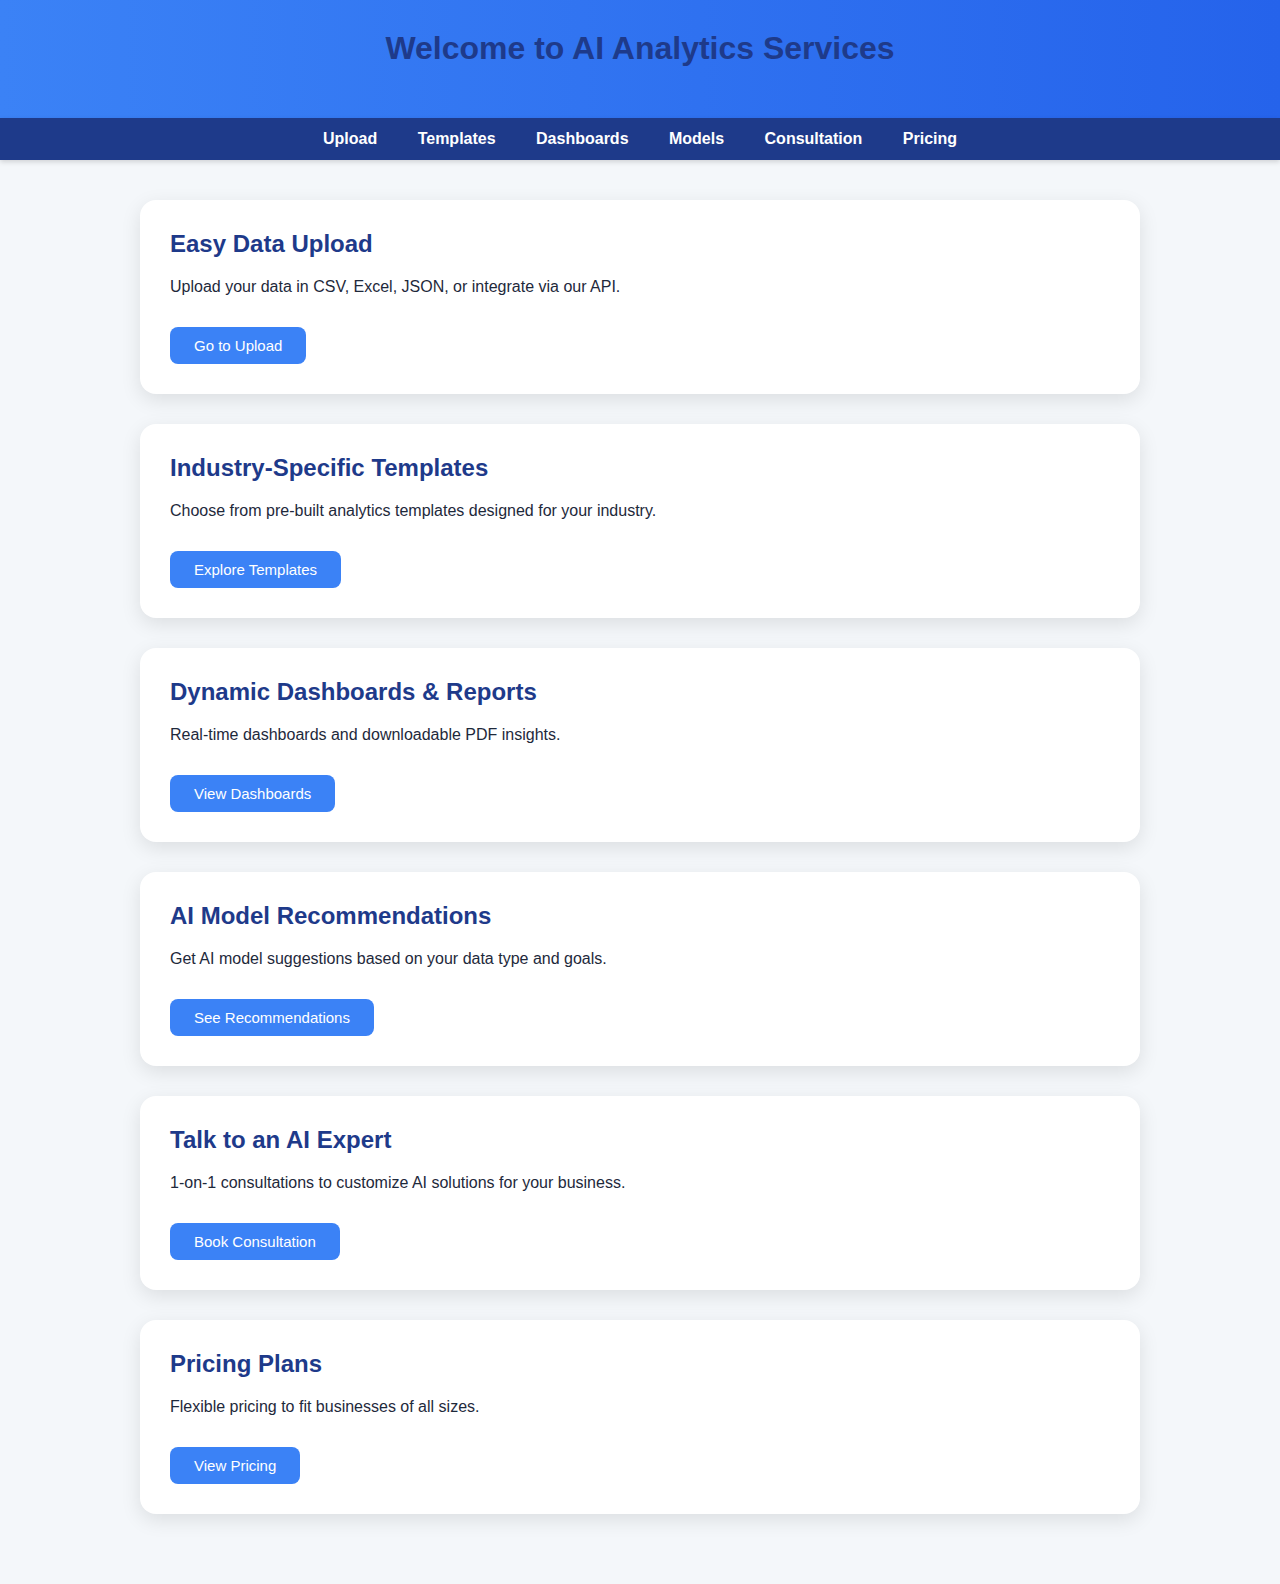
==== index.html @ c71ccb5c "uploading all the html files for all pages" ====
<!DOCTYPE html>
<html lang="en">
<head>
  <meta charset="UTF-8">
  <meta name="viewport" content="width=device-width, initial-scale=1.0">
  <title>AI Services - Feature Pages</title>
  <link rel="stylesheet" href="styles.css">
</head>
<body>
  <header>
    <h1>Welcome to AI Analytics Services</h1>
  </header>
  <nav>
    <a href="upload.html">Upload</a>
    <a href="templates.html">Templates</a>
    <a href="dashboards.html">Dashboards</a>
    <a href="models.html">Models</a>
    <a href="consultation.html">Consultation</a>
    <a href="pricing.html">Pricing</a>
  </nav>
  <main>
    <section class="card">
      <h2>Easy Data Upload</h2>
      <p>Upload your data in CSV, Excel, JSON, or integrate via our API.</p>
      <a class="button" href="upload.html">Go to Upload</a>
    </section>
    <section class="card">
      <h2>Industry-Specific Templates</h2>
      <p>Choose from pre-built analytics templates designed for your industry.</p>
      <a class="button" href="templates.html">Explore Templates</a>
    </section>
    <section class="card">
      <h2>Dynamic Dashboards & Reports</h2>
      <p>Real-time dashboards and downloadable PDF insights.</p>
      <a class="button" href="dashboards.html">View Dashboards</a>
    </section>
    <section class="card">
      <h2>AI Model Recommendations</h2>
      <p>Get AI model suggestions based on your data type and goals.</p>
      <a class="button" href="models.html">See Recommendations</a>
    </section>
    <section class="card">
      <h2>Talk to an AI Expert</h2>
      <p>1-on-1 consultations to customize AI solutions for your business.</p>
      <a class="button" href="consultation.html">Book Consultation</a>
    </section>
    <section class="card">
      <h2>Pricing Plans</h2>
      <p>Flexible pricing to fit businesses of all sizes.</p>
      <a class="button" href="pricing.html">View Pricing</a>
    </section>
  </main>
</body>
</html>
---- styles.css ----
body {
  font-family: 'Segoe UI', Tahoma, Geneva, Verdana, sans-serif;
  background-color: #f4f7fa;
  margin: 0;
  padding: 0;
  color: #1e293b;
}
header {
  background: linear-gradient(90deg, #3b82f6, #2563eb);
  color: white;
  padding: 30px;
  text-align: center;
  box-shadow: 0 4px 10px rgba(0, 0, 0, 0.2);
}
nav {
  background-color: #1e3a8a;
  padding: 12px;
  text-align: center;
  box-shadow: 0 2px 5px rgba(0,0,0,0.15);
}
nav a {
  color: #ffffff;
  margin: 0 18px;
  text-decoration: none;
  font-weight: 600;
  font-size: 16px;
}
nav a:hover {
  text-decoration: underline;
  color: #93c5fd;
}
main {
  padding: 40px 20px;
  max-width: 1000px;
  margin: auto;
}
.card {
  background: #ffffff;
  border-radius: 16px;
  box-shadow: 0 6px 20px rgba(0, 0, 0, 0.1);
  padding: 30px;
  margin-bottom: 30px;
  transition: transform 0.3s ease;
}
.card:hover {
  transform: translateY(-5px);
}
h1, h2 {
  color: #1e3a8a;
  margin-top: 0;
}
ul {
  list-style: none;
  padding-left: 0;
}
ul li {
  margin: 10px 0;
  padding-left: 10px;
  position: relative;
}
ul li::before {
  content: "\2022";
  color: #2563eb;
  font-weight: bold;
  display: inline-block;
  width: 1em;
  margin-left: -1em;
}
a.button, button {
  background-color: #3b82f6;
  color: white;
  padding: 10px 24px;
  border: none;
  border-radius: 8px;
  text-decoration: none;
  display: inline-block;
  margin-top: 15px;
  font-size: 15px;
  transition: background 0.3s ease;
}
a.button:hover, button:hover {
  background-color: #1d4ed8;
  cursor: pointer;
}
input[type="file"] {
  margin-top: 15px;
  padding: 8px;
  background: #f1f5f9;
  border: 1px solid #cbd5e1;
  border-radius: 6px;
  width: 100%;
  max-width: 400px;
}
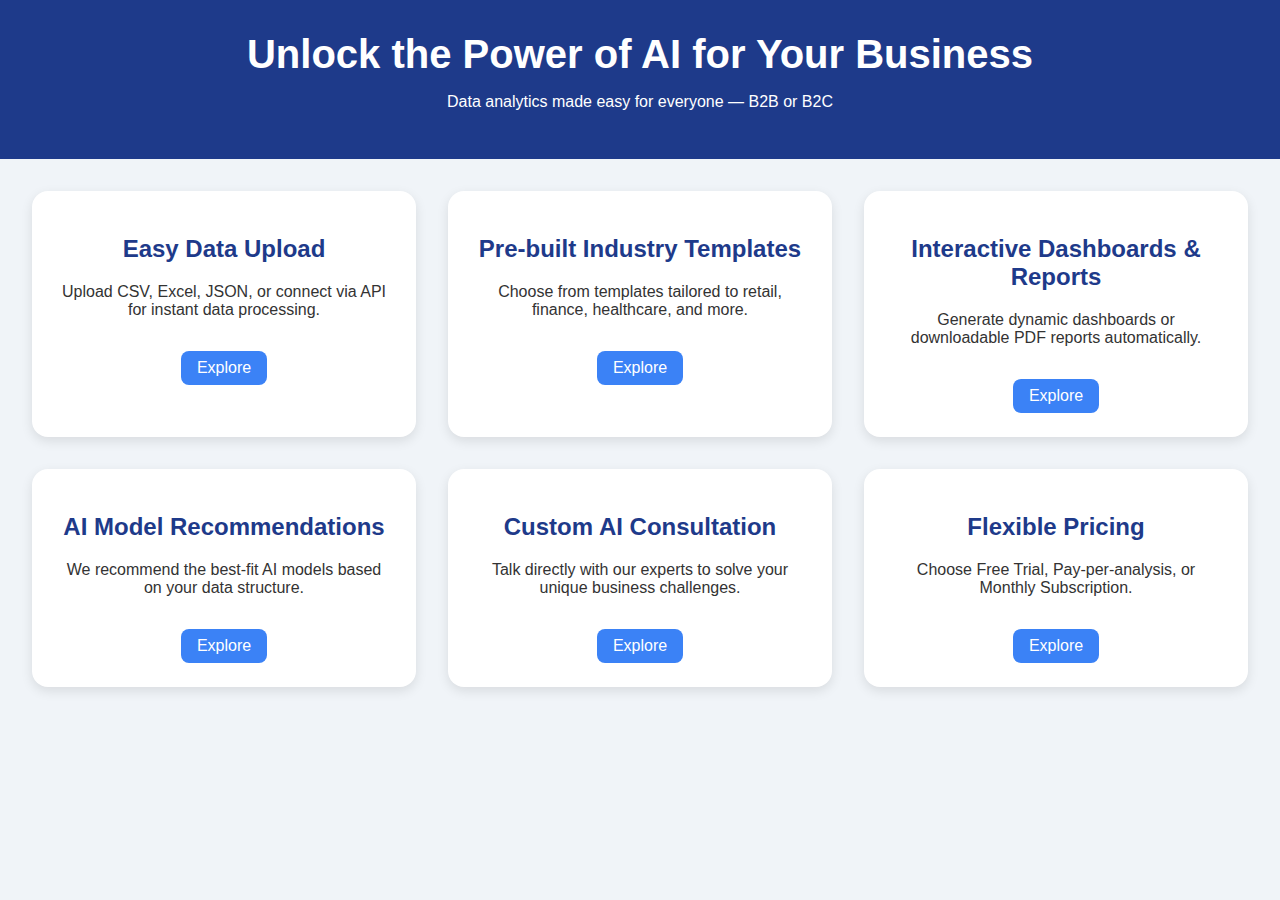
==== commit d12e3753: "added landing page and connected sub files" ====
--- a/index.html
+++ b/index.html
@@ -1,54 +1,101 @@
 <!DOCTYPE html>
 <html lang="en">
 <head>
-  <meta charset="UTF-8">
-  <meta name="viewport" content="width=device-width, initial-scale=1.0">
-  <title>AI Services - Feature Pages</title>
-  <link rel="stylesheet" href="styles.css">
+  <meta charset="UTF-8" />
+  <meta name="viewport" content="width=device-width, initial-scale=1.0" />
+  <title>AI Services - Landing Page</title>
+  <style>
+    body {
+      font-family: 'Segoe UI', Tahoma, Geneva, Verdana, sans-serif;
+      background-color: #f0f4f8;
+      margin: 0;
+      padding: 0;
+    }
+    header {
+      background-color: #1e3a8a;
+      color: white;
+      padding: 2rem;
+      text-align: center;
+    }
+    header h1 {
+      font-size: 2.5rem;
+      margin: 0;
+    }
+    .features {
+      display: grid;
+      grid-template-columns: repeat(auto-fit, minmax(300px, 1fr));
+      gap: 2rem;
+      padding: 2rem;
+    }
+    .card {
+      background: white;
+      border-radius: 1rem;
+      box-shadow: 0 4px 12px rgba(0, 0, 0, 0.1);
+      padding: 1.5rem;
+      transition: transform 0.2s ease, box-shadow 0.2s ease;
+      text-align: center;
+    }
+    .card:hover {
+      transform: scale(1.03);
+      box-shadow: 0 6px 20px rgba(0, 0, 0, 0.15);
+    }
+    .card h2 {
+      color: #1e3a8a;
+    }
+    .card p {
+      color: #333;
+    }
+    .card a {
+      display: inline-block;
+      margin-top: 1rem;
+      background-color: #3b82f6;
+      color: white;
+      padding: 0.5rem 1rem;
+      border-radius: 0.5rem;
+      text-decoration: none;
+      transition: background-color 0.2s;
+    }
+    .card a:hover {
+      background-color: #2563eb;
+    }
+  </style>
 </head>
 <body>
   <header>
-    <h1>Welcome to AI Analytics Services</h1>
+    <h1>Unlock the Power of AI for Your Business</h1>
+    <p>Data analytics made easy for everyone — B2B or B2C</p>
   </header>
-  <nav>
-    <a href="upload.html">Upload</a>
-    <a href="templates.html">Templates</a>
-    <a href="dashboards.html">Dashboards</a>
-    <a href="models.html">Models</a>
-    <a href="consultation.html">Consultation</a>
-    <a href="pricing.html">Pricing</a>
-  </nav>
-  <main>
-    <section class="card">
+  <section class="features">
+    <div class="card">
       <h2>Easy Data Upload</h2>
-      <p>Upload your data in CSV, Excel, JSON, or integrate via our API.</p>
-      <a class="button" href="upload.html">Go to Upload</a>
-    </section>
-    <section class="card">
-      <h2>Industry-Specific Templates</h2>
-      <p>Choose from pre-built analytics templates designed for your industry.</p>
-      <a class="button" href="templates.html">Explore Templates</a>
-    </section>
-    <section class="card">
-      <h2>Dynamic Dashboards & Reports</h2>
-      <p>Real-time dashboards and downloadable PDF insights.</p>
-      <a class="button" href="dashboards.html">View Dashboards</a>
-    </section>
-    <section class="card">
+      <p>Upload CSV, Excel, JSON, or connect via API for instant data processing.</p>
+      <a href="easy-data-upload.html">Explore</a>
+    </div>
+    <div class="card">
+      <h2>Pre-built Industry Templates</h2>
+      <p>Choose from templates tailored to retail, finance, healthcare, and more.</p>
+      <a href="industry-templates.html">Explore</a>
+    </div>
+    <div class="card">
+      <h2>Interactive Dashboards & Reports</h2>
+      <p>Generate dynamic dashboards or downloadable PDF reports automatically.</p>
+      <a href="dashboards-reports.html">Explore</a>
+    </div>
+    <div class="card">
       <h2>AI Model Recommendations</h2>
-      <p>Get AI model suggestions based on your data type and goals.</p>
-      <a class="button" href="models.html">See Recommendations</a>
-    </section>
-    <section class="card">
-      <h2>Talk to an AI Expert</h2>
-      <p>1-on-1 consultations to customize AI solutions for your business.</p>
-      <a class="button" href="consultation.html">Book Consultation</a>
-    </section>
-    <section class="card">
-      <h2>Pricing Plans</h2>
-      <p>Flexible pricing to fit businesses of all sizes.</p>
-      <a class="button" href="pricing.html">View Pricing</a>
-    </section>
-  </main>
+      <p>We recommend the best-fit AI models based on your data structure.</p>
+      <a href="model-recommendations.html">Explore</a>
+    </div>
+    <div class="card">
+      <h2>Custom AI Consultation</h2>
+      <p>Talk directly with our experts to solve your unique business challenges.</p>
+      <a href="consultation.html">Explore</a>
+    </div>
+    <div class="card">
+      <h2>Flexible Pricing</h2>
+      <p>Choose Free Trial, Pay-per-analysis, or Monthly Subscription.</p>
+      <a href="pricing.html">Explore</a>
+    </div>
+  </section>
 </body>
-</html>+</html>
